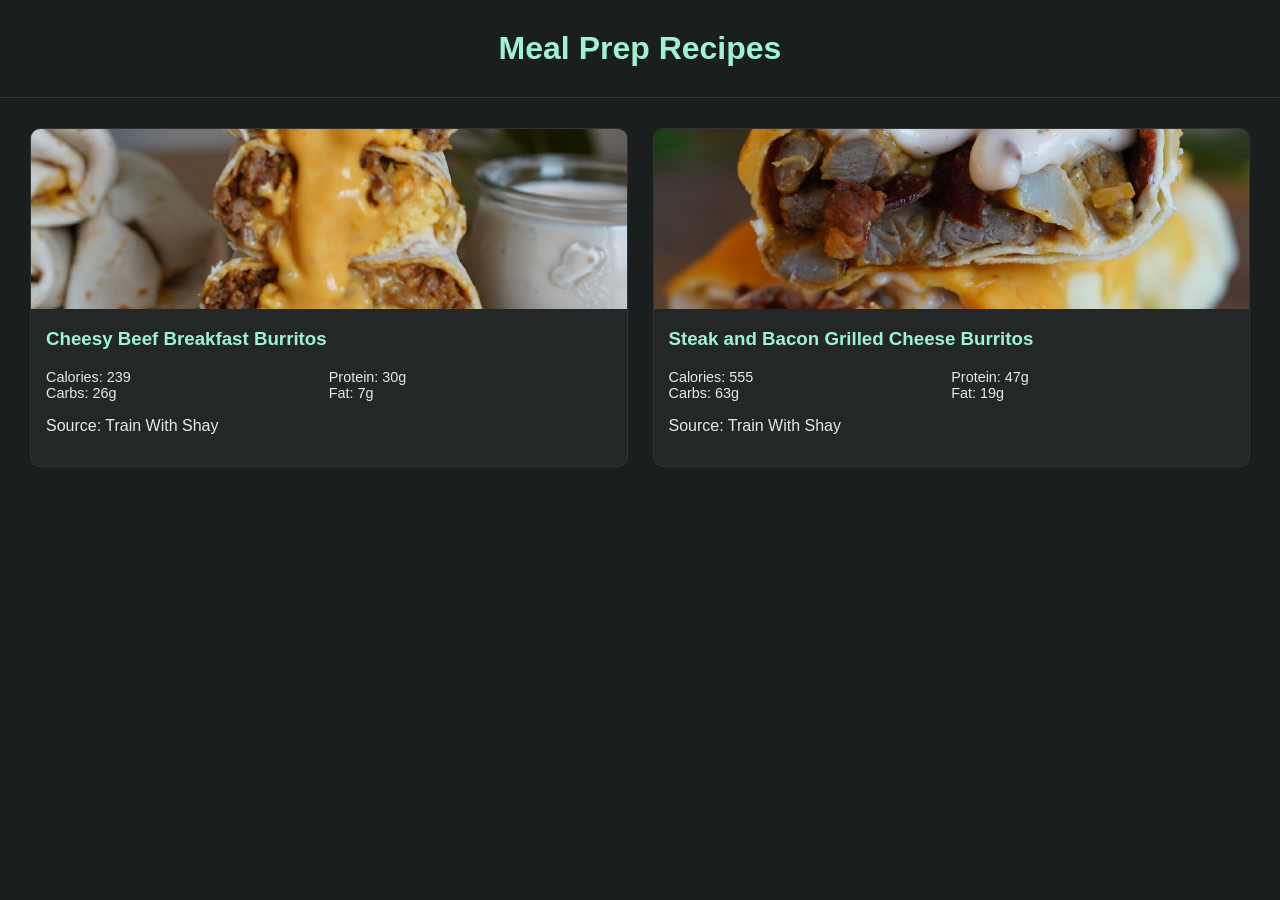
==== index.html @ b0c50a20 "Initial test stuff" ====
<!DOCTYPE html>
<html>
<head>
    <title>Meal Prep Recipes</title>
    <link rel="stylesheet" href="style.css">
</head>

<body>

<header>
    <h1>Meal Prep Recipes</h1>
</header>

<div class="recipe-grid">

    <!-- Recipe Card -->
    <div class="recipe-card">

        <img src="images/beef-burritos.png">

        <div class="recipe-content">

            <h3>
                <a href="recipes/beef-burritos.html">
                Cheesy Beef Breakfast Burritos
                </a>
            </h3>

            <div class="macros">
                <span>Calories: 239</span>
                <span>Protein: 30g</span>
                <span>Carbs: 26g</span>
                <span>Fat: 7g</span>
            </div>

            <p>Source: Train With Shay</p>

        </div>

    </div>


    <!-- Recipe Card -->

    <div class="recipe-card">

        <img src="images/bacon-steak-burritos.png">

        <div class="recipe-content">

            <h3>
                <a href="recipes/bacon-steak-burritos.html">
                Steak and Bacon Grilled Cheese Burritos
                </a>
            </h3>

            <div class="macros">
                <span>Calories: 555</span>
                <span>Protein: 47g</span>
                <span>Carbs: 63g</span>
                <span>Fat: 19g</span>
            </div>

            <p>Source: Train With Shay</p>

        </div>

    </div>

</div>

</body>
</html>
---- style.css ----
/* Base Page Styling */

body {
    font-family: Arial, Helvetica, sans-serif;
    background-color: #1b1e1f;
    color: #e8e8e8;
    margin: 0;
}

a {
    color: #9ff3d1;
    text-decoration: none;
}

a:hover {
    text-decoration: underline;
}

h1, h2 {
    color: #9ff3d1;
}

/* Header */

header {
    text-align: center;
    padding: 30px;
    border-bottom: 1px solid #333;
}

h1 {
    margin: 0;
}

/* Recipe Card Grid */

.recipe-grid {
    display: grid;
    grid-template-columns: repeat(auto-fit, minmax(260px, 1fr));
    gap: 25px;
    padding: 30px;
}

/* Recipe Card */

.recipe-card {
    background: #242728;
    border-radius: 10px;
    overflow: hidden;
    transition: transform 0.2s;
    border: 1px solid #333;
}

.recipe-card:hover {
    transform: scale(1.02);
}

.recipe-card img {
    width: 100%;
    height: 180px;
    object-fit: cover;
}

.recipe-content {
    padding: 15px;
}

.recipe-content h3 {
    margin-top: 0;
}

/* Macros */

.macros {
    display: grid;
    grid-template-columns: repeat(2, 1fr);
    font-size: 0.9em;
    margin-top: 10px;
}

.macros span {
    display: block;
}

/* Recipe Page Layout */

.recipe-container {
    max-width: 800px;
    margin: auto;
    padding: 30px;
}

.recipe-image {
    width: 100%;
    border-radius: 8px;
}

/* Nutrition Table */

table {
    width: 100%;
    border-collapse: collapse;
    margin: 20px 0;
}

td, th {
    border: 1px solid #333;
    padding: 8px;
    text-align: center;
}

/* Ingredients */

.ingredients {
    list-style: none;
    padding: 0;
}

.ingredients li {
    margin-bottom: 8px;
}

.checked {
    text-decoration: line-through;
    color: #777;
}

/* Instructions */

.instructions {
    line-height: 1.6;
}
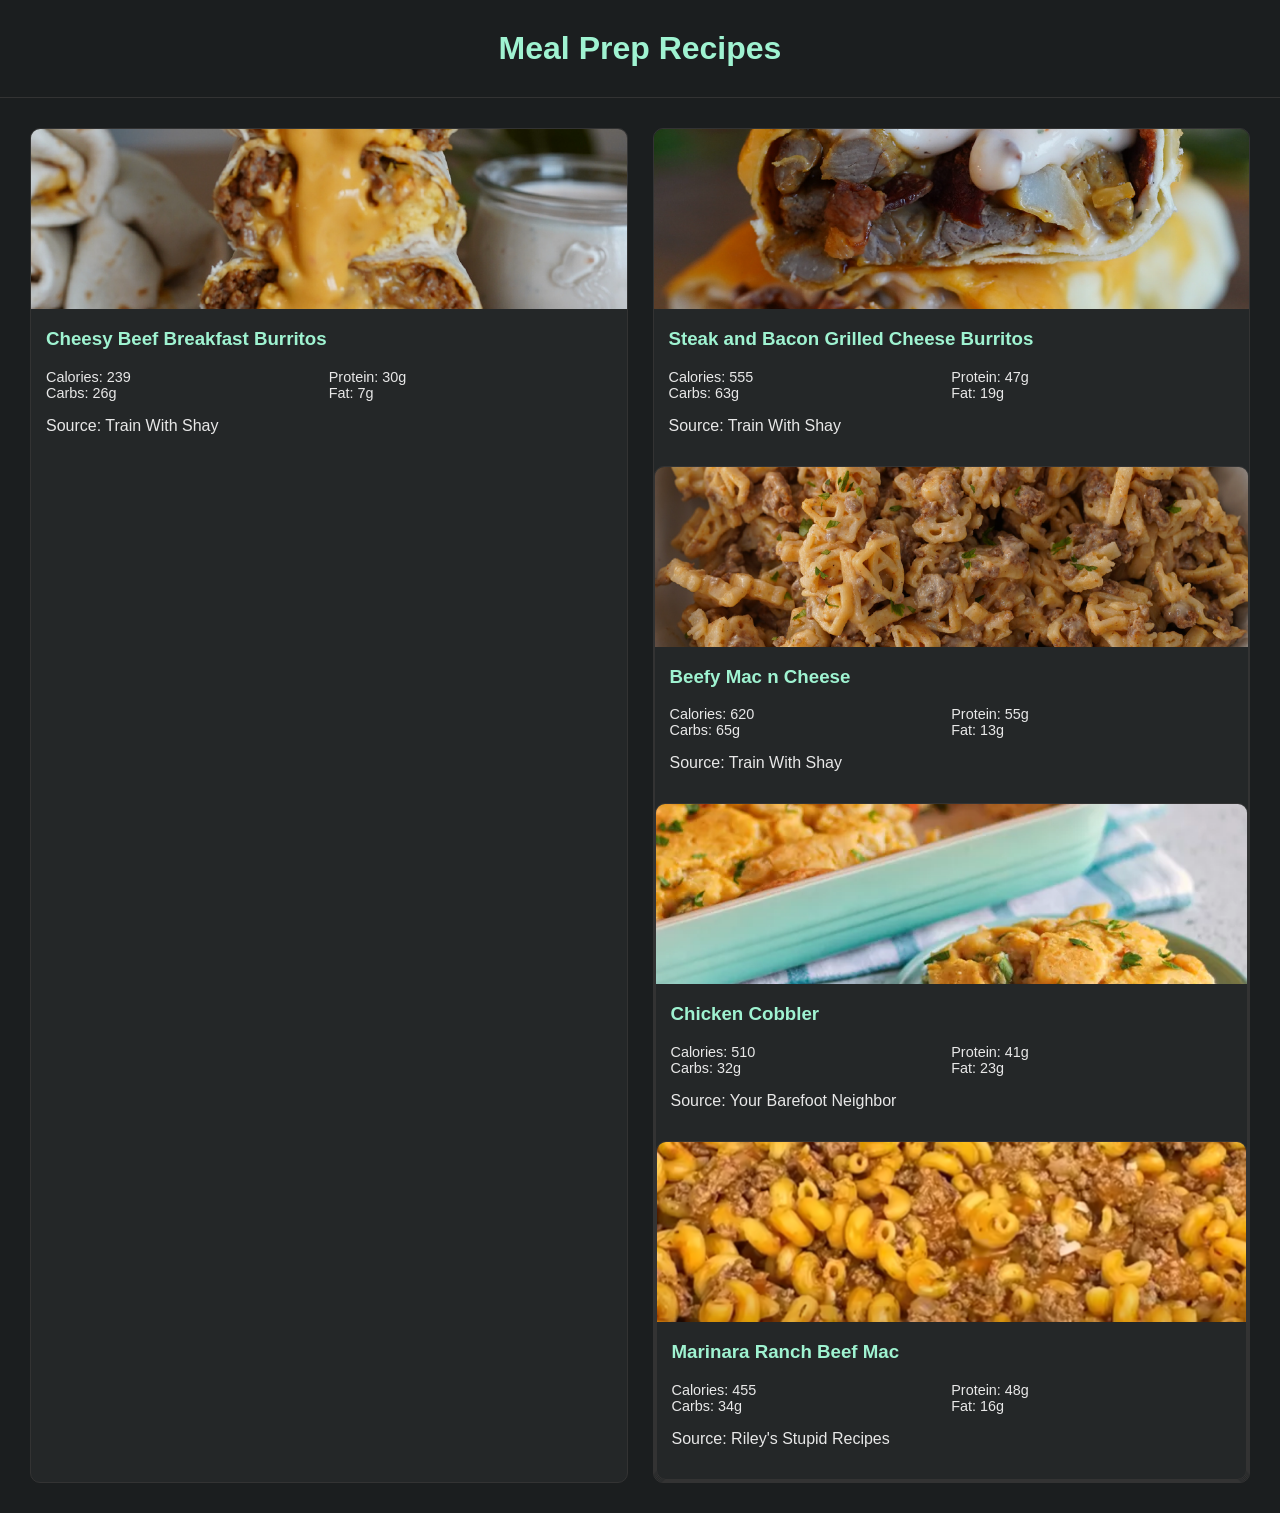
==== commit 381e0121: "More recipes to get started" ====
--- a/index.html
+++ b/index.html
@@ -65,6 +65,79 @@
 
         </div>
 
+    <!-- Recipe Card -->
+
+    <div class="recipe-card">
+
+        <img src="images/beef-mac.png">
+
+        <div class="recipe-content">
+
+            <h3>
+                <a href="recipes/beef-mac.html">
+                Beefy Mac n Cheese
+                </a>
+            </h3>
+
+            <div class="macros">
+                <span>Calories: 620</span>
+                <span>Protein: 55g</span>
+                <span>Carbs: 65g</span>
+                <span>Fat: 13g</span>
+            </div>
+
+            <p>Source: Train With Shay</p>
+
+        </div>
+
+    <!-- Recipe Card -->
+
+    <div class="recipe-card">
+
+        <img src="images/chicken-cobbler.png">
+
+        <div class="recipe-content">
+
+            <h3>
+                <a href="recipes/chicken-cobbler.html">
+                Chicken Cobbler
+                </a>
+            </h3>
+
+            <div class="macros">
+                <span>Calories: 510</span>
+                <span>Protein: 41g</span>
+                <span>Carbs: 32g</span>
+                <span>Fat: 23g</span>
+            </div>
+
+            <p>Source: Your Barefoot Neighbor</p>
+
+        </div>
+
+        <div class="recipe-card">
+
+        <img src="images/ranch-beef-mac.png">
+
+        <div class="recipe-content">
+
+            <h3>
+                <a href="recipes/ranch-beef-mac.html">
+                Marinara Ranch Beef Mac
+                </a>
+            </h3>
+
+            <div class="macros">
+                <span>Calories: 455</span>
+                <span>Protein: 48g</span>
+                <span>Carbs: 34g</span>
+                <span>Fat: 16g</span>
+            </div>
+
+            <p>Source: Riley's Stupid Recipes</p>
+
+        </div>
+
     </div>
 
 </div>
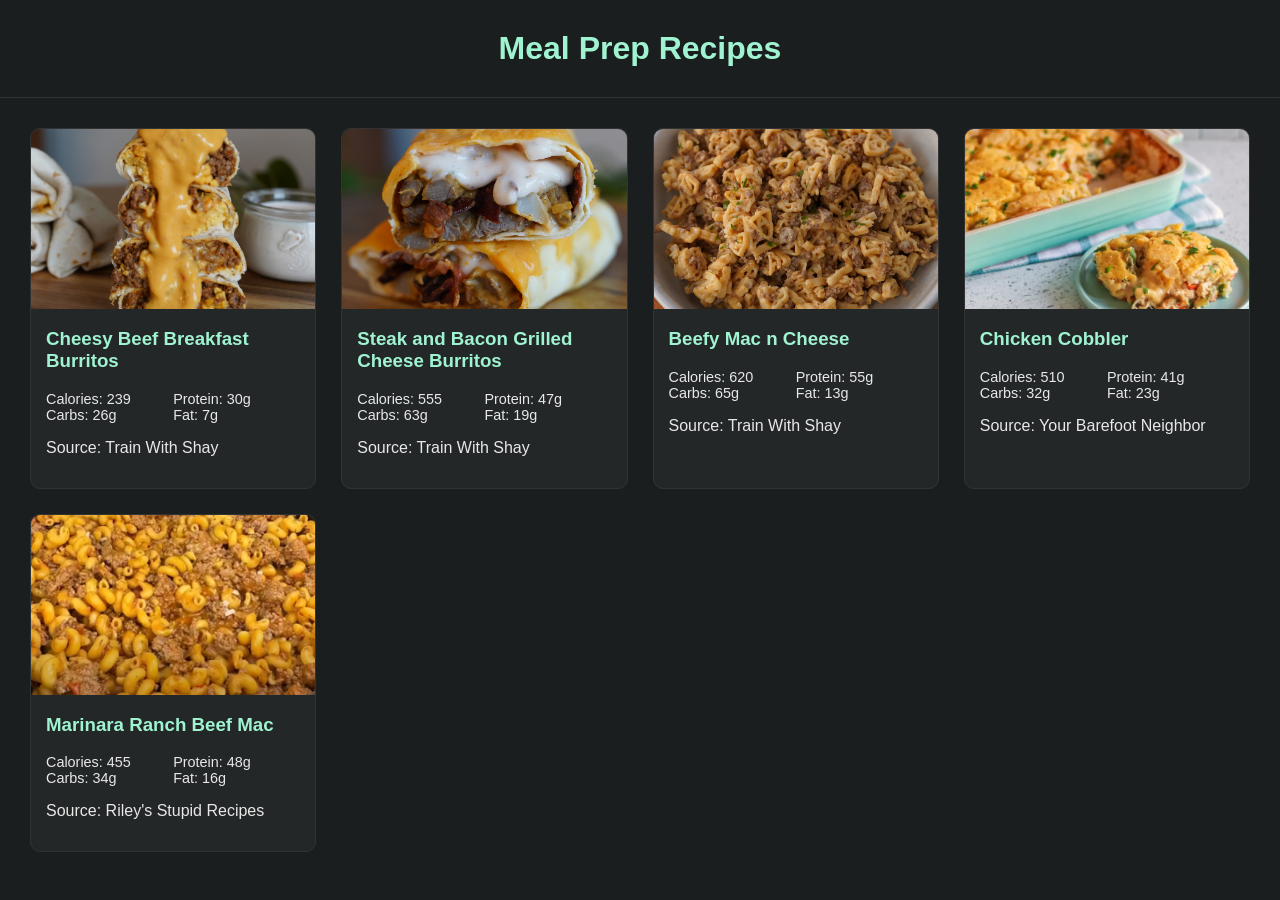
==== commit f3980909: "Fixed missing end div tags" ====
--- a/index.html
+++ b/index.html
@@ -65,6 +65,8 @@
 
         </div>
 
+    </div>
+
     <!-- Recipe Card -->
 
     <div class="recipe-card">
@@ -89,6 +91,8 @@
             <p>Source: Train With Shay</p>
 
         </div>
+    
+    </div>
 
     <!-- Recipe Card -->
 
@@ -115,7 +119,11 @@
 
         </div>
 
-        <div class="recipe-card">
+    </div>
+
+    <!-- Recipe Card -->
+
+    <div class="recipe-card">
 
         <img src="images/ranch-beef-mac.png">
 
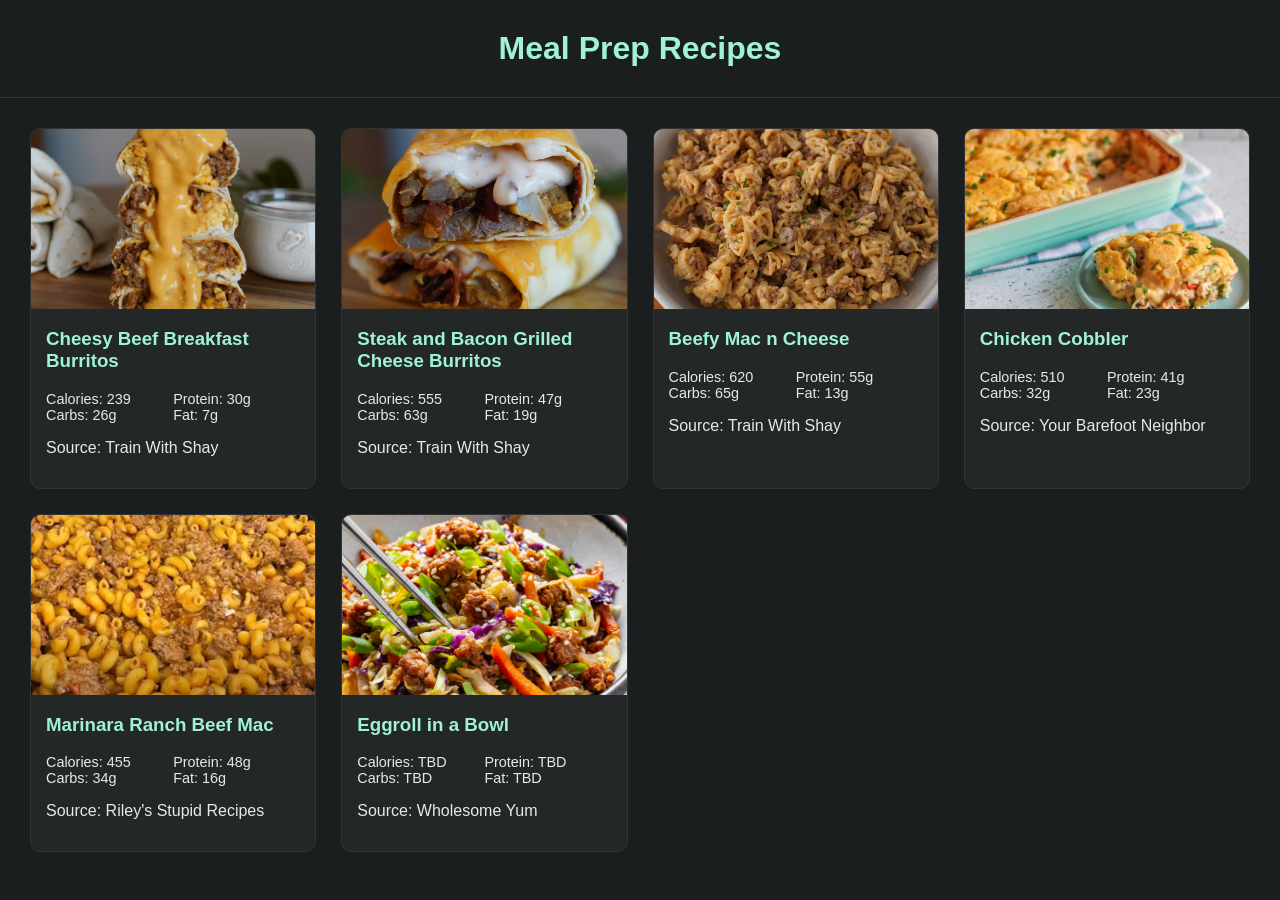
==== commit 932385d6: "Added Eggroll in a Bowl" ====
--- a/index.html
+++ b/index.html
@@ -148,6 +148,33 @@
 
     </div>
 
+    <!-- Recipe Card -->
+
+    <div class="recipe-card">
+
+        <img src="images/eggroll-bowl.jpg">
+
+        <div class="recipe-content">
+
+            <h3>
+                <a href="recipes/eggroll-bowl.html">
+                Eggroll in a Bowl
+                </a>
+            </h3>
+
+            <div class="macros">
+                <span>Calories: TBD</span>
+                <span>Protein: TBD</span>
+                <span>Carbs: TBD</span>
+                <span>Fat: TBD</span>
+            </div>
+
+            <p>Source: Wholesome Yum</p>
+
+        </div>
+
+    </div>
+
 </div>
 
 </body>
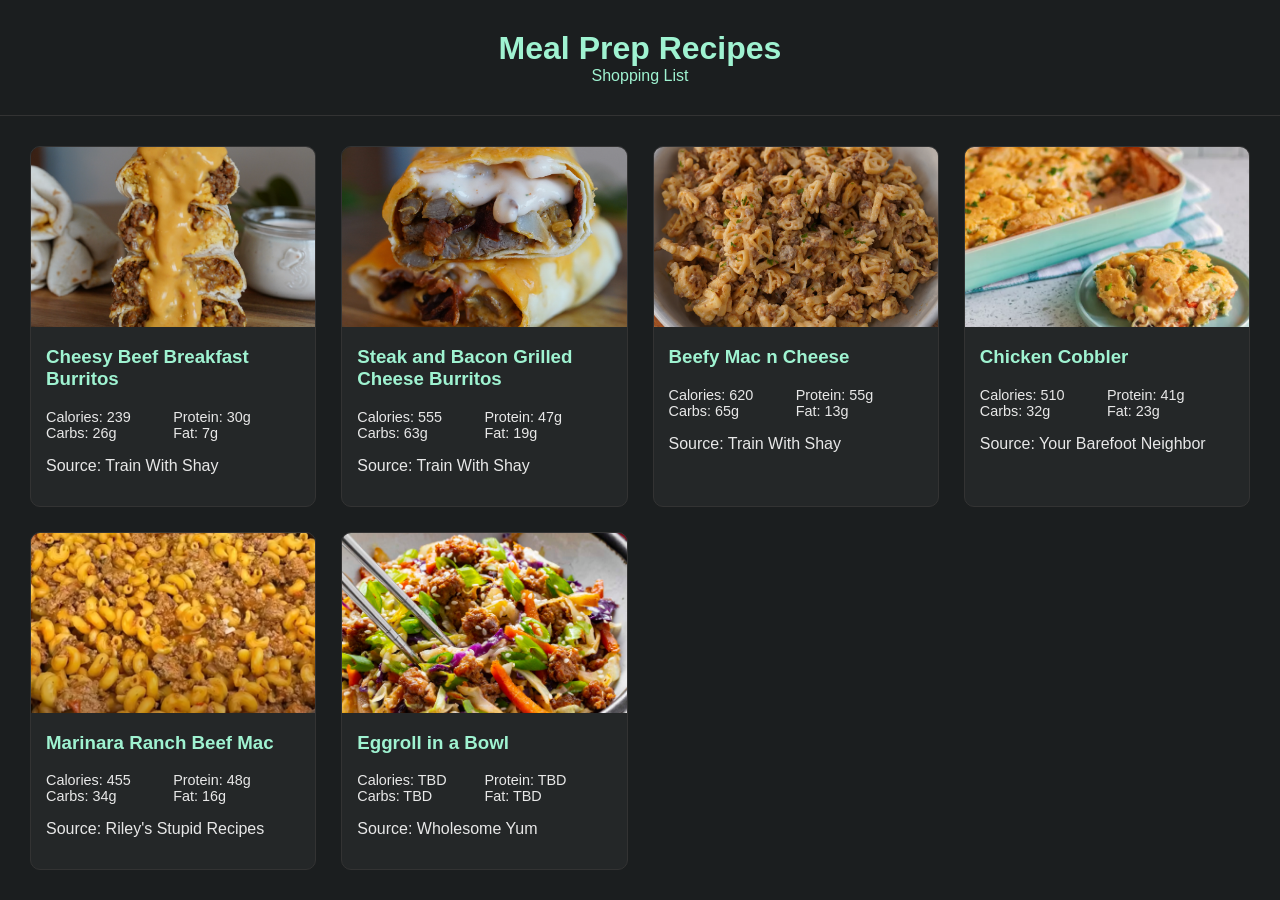
==== commit d2415671: "Adding link to shopping list on index" ====
--- a/index.html
+++ b/index.html
@@ -9,6 +9,9 @@
 
 <header>
     <h1>Meal Prep Recipes</h1>
+    <div id="list-link">
+        <a href="shopping.html">Shopping List</a>
+    </div>
 </header>
 
 <div class="recipe-grid">
--- a/style.css
+++ b/style.css
@@ -30,6 +30,10 @@
 
 h1 {
     margin: 0;
+}
+
+#list-link {
+    align-self: center;
 }
 
 /* Recipe Card Grid */
@@ -129,4 +133,25 @@
 
 .instructions {
     line-height: 1.6;
+}
+
+/* Shopping list input items */
+#shoppingList li input {
+    width: 70%;
+    background: transparent;
+    border: none;
+    color: #e8e8e8;
+    font-size: 1rem;
+}
+
+#shoppingList li button {
+    background: none;
+    border: none;
+    color: #ff6b6b;
+    font-size: 1.2rem;
+    cursor: pointer;
+}
+
+#shoppingList li button:hover {
+    color: #ff3b3b;
 }
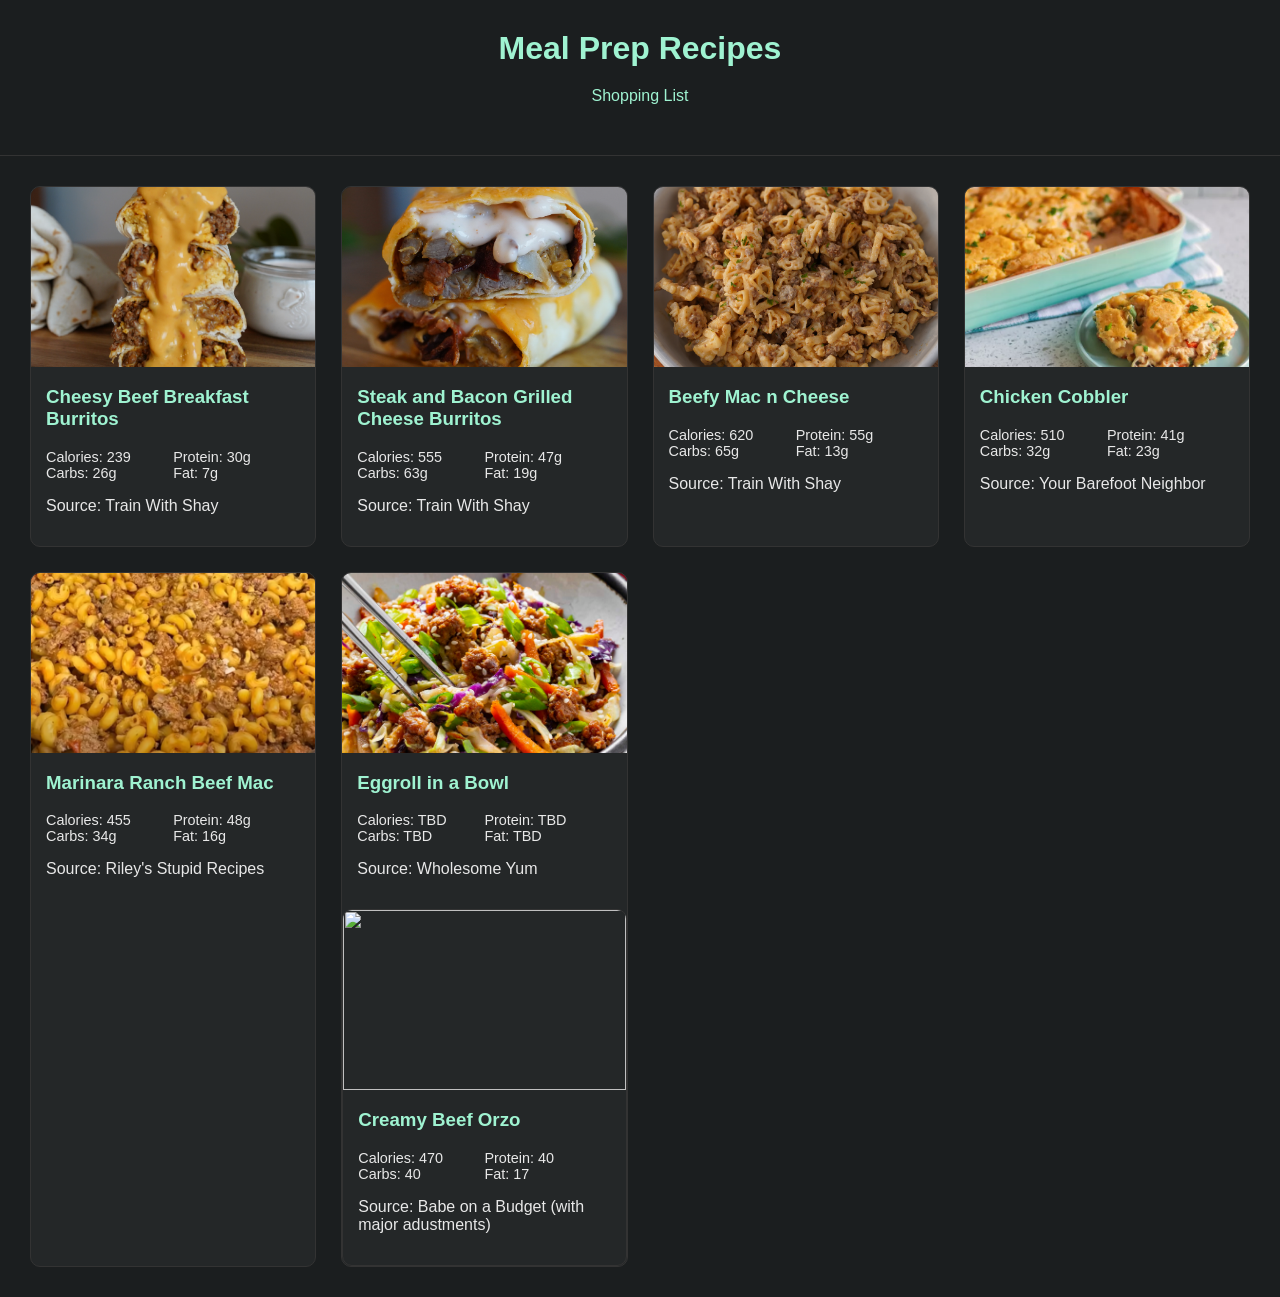
==== commit a63b83b1: "Update index.html (new recipe)" ====
--- a/index.html
+++ b/index.html
@@ -19,7 +19,9 @@
     <!-- Recipe Card -->
     <div class="recipe-card">
 
+        <a href="recipes/beef-burritos.html">
         <img src="images/beef-burritos.png">
+        </a>
 
         <div class="recipe-content">
 
@@ -47,7 +49,9 @@
 
     <div class="recipe-card">
 
+        <a href="recipes/bacon-steak-burritos.html">
         <img src="images/bacon-steak-burritos.png">
+        </a>
 
         <div class="recipe-content">
 
@@ -74,7 +78,9 @@
 
     <div class="recipe-card">
 
+        <a href="recipes/beef-mac.html">
         <img src="images/beef-mac.png">
+        </a>
 
         <div class="recipe-content">
 
@@ -101,7 +107,9 @@
 
     <div class="recipe-card">
 
+        <a href="recipes/chicken-cobbler.html">
         <img src="images/chicken-cobbler.png">
+        </a>
 
         <div class="recipe-content">
 
@@ -128,7 +136,9 @@
 
     <div class="recipe-card">
 
+        <a href="recipes/ranch-beef-mac.html">
         <img src="images/ranch-beef-mac.png">
+        </a>
 
         <div class="recipe-content">
 
@@ -155,7 +165,9 @@
 
     <div class="recipe-card">
 
+        <a href="recipes/eggroll-bowl.html">
         <img src="images/eggroll-bowl.jpg">
+        </a>
 
         <div class="recipe-content">
 
@@ -176,9 +188,36 @@
 
         </div>
 
+    <!-- Recipe Card -->
+
+    <div class="recipe-card">
+
+        <a href="recipes/creamy-beef-orzo.html">
+        <img src="images/creamy-beef-orzo.jpg">
+        </a>
+
+        <div class="recipe-content">
+
+            <h3>
+                <a href="recipes/creamy-beef-orzo.html">
+                Creamy Beef Orzo
+                </a>
+            </h3>
+
+            <div class="macros">
+                <span>Calories: 470</span>
+                <span>Protein: 40</span>
+                <span>Carbs: 40</span>
+                <span>Fat: 17</span>
+            </div>
+
+            <p>Source: Babe on a Budget (with major adustments)</p>
+
+        </div>
+
     </div>
 
 </div>
 
 </body>
-</html>+</html>
--- a/style.css
+++ b/style.css
@@ -34,6 +34,7 @@
 
 #list-link {
     align-self: center;
+    margin: 20px auto;
 }
 
 /* Recipe Card Grid */
@@ -88,7 +89,7 @@
 
 /* Recipe Page Layout */
 
-.recipe-container {
+.recipe-container, .shopping-container {
     max-width: 800px;
     margin: auto;
     padding: 30px;
@@ -127,6 +128,25 @@
 .checked {
     text-decoration: line-through;
     color: #777;
+}
+
+/* Add to Shopping List button */
+.add-to-shopping, .reset-btn {
+    display: inline-block;
+    padding: 10px 20px;
+    margin: 15px 0;
+    background-color: #242728;      /* same as recipe-card background */
+    color: #9ff3d1;                 /* matches links and headings */
+    border: 1px solid #333;         /* matches recipe-card border */
+    border-radius: 10px;            /* match card corners */
+    cursor: pointer;
+    font-size: 1rem;
+    transition: transform 0.2s, background-color 0.2s;
+}
+
+.add-to-shopping:hover, .reset-btn:hover {
+    transform: scale(1.02);         /* same subtle hover as recipe-card */
+    background-color: #2d3032;      /* slightly lighter on hover */
 }
 
 /* Instructions */
@@ -144,14 +164,69 @@
     font-size: 1rem;
 }
 
+/* Shopping list item buttons */
 #shoppingList li button {
     background: none;
     border: none;
-    color: #ff6b6b;
-    font-size: 1.2rem;
+    color: #9ff3d1;
+    font-size: 1.1rem;
+    margin-left: 5px;
     cursor: pointer;
+    transition: color 0.2s;
+}
+
+@media (max-width: 600px) {
+    #shoppingList li button {
+        font-size: 1.3rem;
+        margin-left: 8px;
+    }
+}
+
+/* Completed shopping list item */
+#shoppingList li.completed input {
+    text-decoration: line-through;
+    color: #777;
 }
 
 #shoppingList li button:hover {
-    color: #ff3b3b;
+    color: #6ee6b4;
+}
+
+/* Shopping list input and add button */
+.shopping-input-container {
+    display: flex;
+    gap: 10px;
+    justify-content: center;
+    margin: 20px auto;
+    max-width: 800px;
+}
+
+.shopping-input-container input {
+    flex: 1;
+    padding: 10px;
+    border-radius: 10px;
+    border: 1px solid #333;
+    background-color: #242728;
+    color: #e8e8e8;
+    font-size: 1rem;
+}
+
+.shopping-input-container input::placeholder {
+    color: #777;
+}
+
+.shopping-input-container button {
+    padding: 10px 20px;
+    border-radius: 10px;
+    border: 1px solid #333;
+    background-color: #242728;
+    color: #9ff3d1;
+    cursor: pointer;
+    font-size: 1rem;
+    transition: transform 0.2s, background-color 0.2s;
+}
+
+.shopping-input-container button:hover {
+    transform: scale(1.02);
+    background-color: #2d3032;
 }
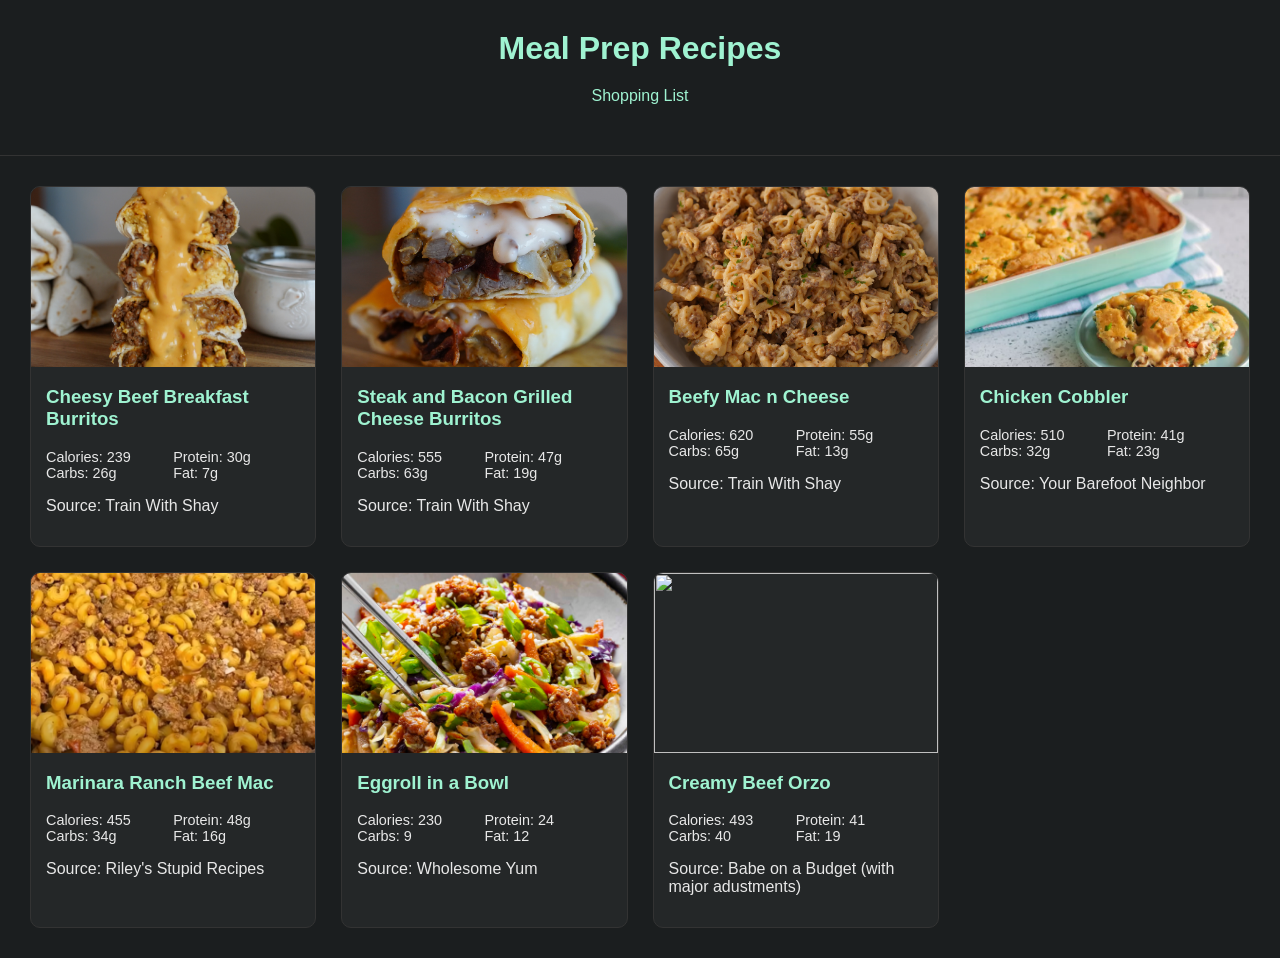
==== commit 73290615: "Update index.html" ====
--- a/index.html
+++ b/index.html
@@ -178,15 +178,17 @@
             </h3>
 
             <div class="macros">
-                <span>Calories: TBD</span>
-                <span>Protein: TBD</span>
-                <span>Carbs: TBD</span>
-                <span>Fat: TBD</span>
+                <span>Calories: 230</span>
+                <span>Protein: 24</span>
+                <span>Carbs: 9</span>
+                <span>Fat: 12</span>
             </div>
 
             <p>Source: Wholesome Yum</p>
 
         </div>
+
+    </div>
 
     <!-- Recipe Card -->
 
@@ -205,10 +207,10 @@
             </h3>
 
             <div class="macros">
-                <span>Calories: 470</span>
-                <span>Protein: 40</span>
+                <span>Calories: 493</span>
+                <span>Protein: 41</span>
                 <span>Carbs: 40</span>
-                <span>Fat: 17</span>
+                <span>Fat: 19</span>
             </div>
 
             <p>Source: Babe on a Budget (with major adustments)</p>
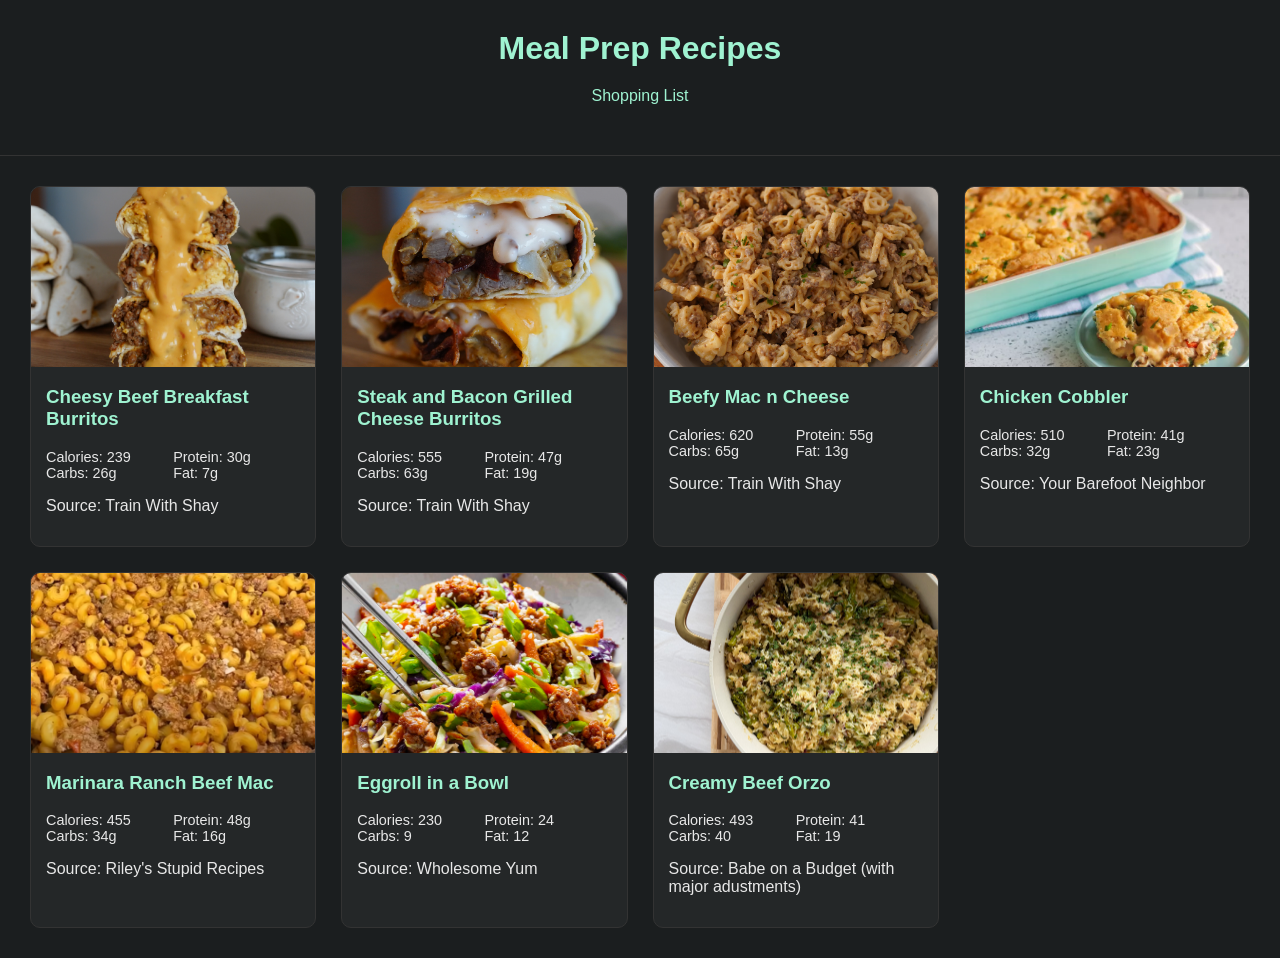
==== commit 2eec5a89: "Update index.html" ====
--- a/index.html
+++ b/index.html
@@ -195,7 +195,7 @@
     <div class="recipe-card">
 
         <a href="recipes/creamy-beef-orzo.html">
-        <img src="images/creamy-beef-orzo.jpg">
+        <img src="images/creamy-beef-orzo.png">
         </a>
 
         <div class="recipe-content">
--- a/style.css
+++ b/style.css
@@ -98,6 +98,32 @@
 .recipe-image {
     width: 100%;
     border-radius: 8px;
+}
+
+/* Fixed Home button */
+
+.home-button {
+    position: fixed;
+    top: 20px;
+    left: 20px;
+    z-index: 1000;
+
+    padding: 10px 16px;
+    background-color: #242728;
+    color: #9ff3d1;
+    border: 1px solid #333;
+    border-radius: 10px;
+
+    font-size: 1rem;
+    text-decoration: none;
+    cursor: pointer;
+    transition: transform 0.2s, background-color 0.2s;
+}
+
+.home-button:hover {
+    transform: scale(1.02);
+    background-color: #2d3032;
+    text-decoration: none;
 }
 
 /* Nutrition Table */
@@ -229,4 +255,4 @@
 .shopping-input-container button:hover {
     transform: scale(1.02);
     background-color: #2d3032;
-}+}
